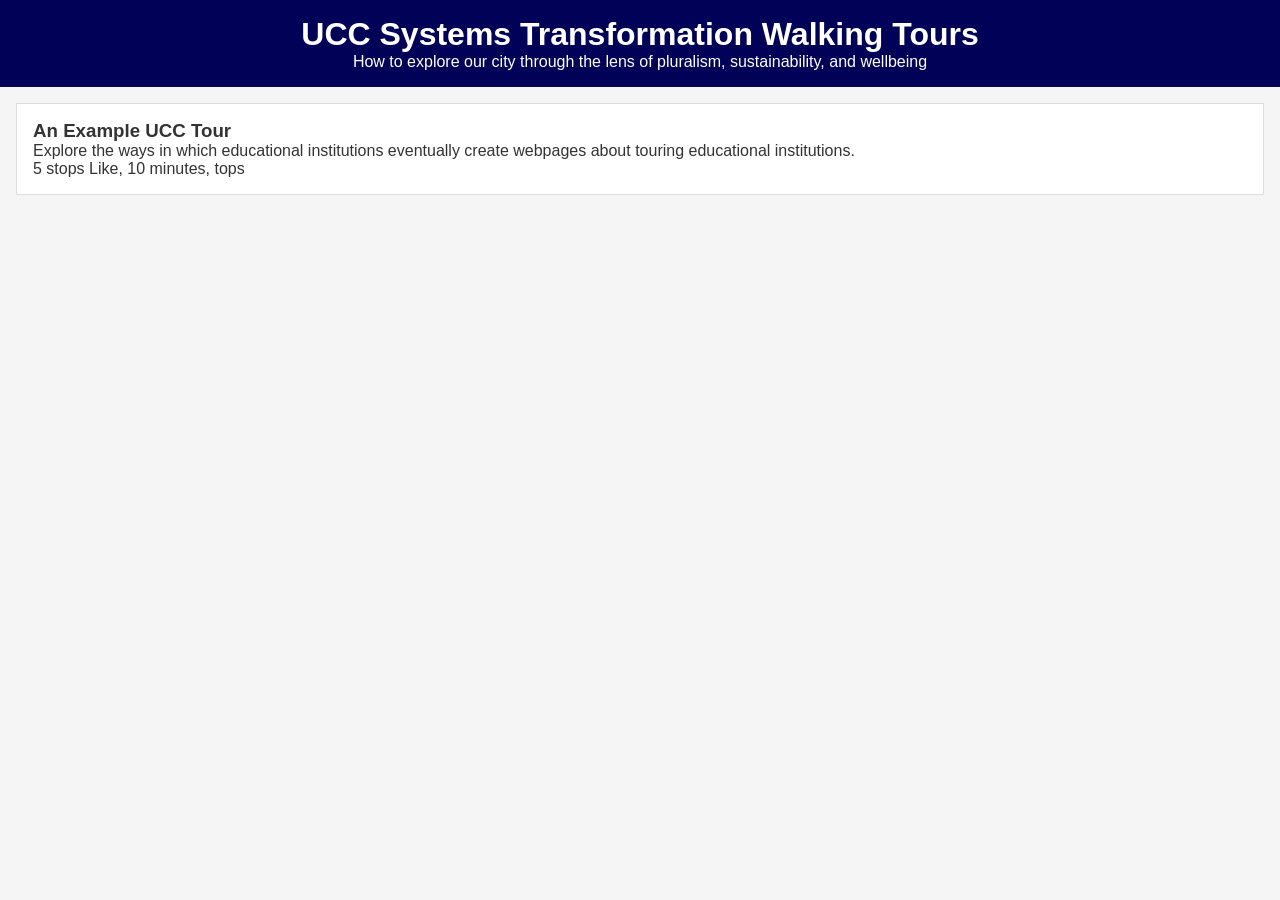
==== public/index.html @ 09dcf3f2 "Initial Commit" ====
<!DOCTYPE html>
<html lang="en">
<head>
    <meta charset="UTF-8">
    <meta name="viewport" content="width=device-width, initial-scale=1.0">
    <title>UCC Systems Transformation Walking Tours</title>
    <link rel="stylesheet" href="styles.css">
</head>
<body>
    <div class="container">
        <header>
            <h1>UCC Systems Transformation Walking Tours</h1>
            <p>How to explore our city through the lens of pluralism, sustainability, and wellbeing</p>
        </header>

        <main>
            <div class="tours-grid" id="tours-list">
                <!-- Tours will be loaded here by JavaScript -->
            </div>
        </main>
    </div>

    <script src="tours/tour-registry.js"></script>
    <script src="script.js"></script>
</body>
</html>
---- public/styles.css ----
* {
    margin: 0;
    padding: 0;
    box-sizing: border-box;
}

body {
    font-family: Arial, sans-serif;
    color: #333;
    background: #f5f5f5;
}

/* Header */
header {
    background: #000157;
    color: white;
    padding: 1rem;
    text-align: center;
}

.tour-header {
    position: relative;
    padding: 1rem;
}

.back-btn {
    position: absolute;
    left: 1rem;
    top: 50%;
    transform: translateY(-50%);
    background: #666;
    border: none;
    color: white;
    padding: 0.5rem 1rem;
    cursor: pointer;
}

/* Progress bar */
.progress-bar {
    width: 100%;
    height: 4px;
    background: #ccc;
    margin-top: 1rem;
}

.progress {
    height: 100%;
    background: #218200;
    width: 0%;
}

/* Content */
main {
    padding: 1rem;
}

.tour-card, .location-info, .map-container, .images-container {
    background: white;
    border: 1px solid #ddd;
    padding: 1rem;
    margin-bottom: 1rem;
}

.tour-card {
    cursor: pointer;
}

/* Map */
#map {
    height: 200px;
    background: #eee;
}

/* Images */
.tour-image {
    width: 100%;
    height: auto;
    margin-bottom: 1rem;
}

/* Audio container - keep original formatting */
.audio-container {
    background: white;
    padding: 1.5rem;
    margin-bottom: 1rem;
    border-radius: 10px;
    box-shadow: 0 2px 10px rgba(0, 0, 0, 0.1);
    text-align: center;
}

.audio-container audio {
    width: 100%;
    max-width: 400px;
}

/* Navigation buttons */
.navigation-buttons {
    display: flex;
    gap: 1rem;
    padding: 1rem;
}

.nav-btn {
    flex: 1;
    padding: 1rem;
    border: 1px solid #ddd;
    background: white;
    cursor: pointer;
}

.nav-btn.primary {
    background: #333;
    color: white;
}
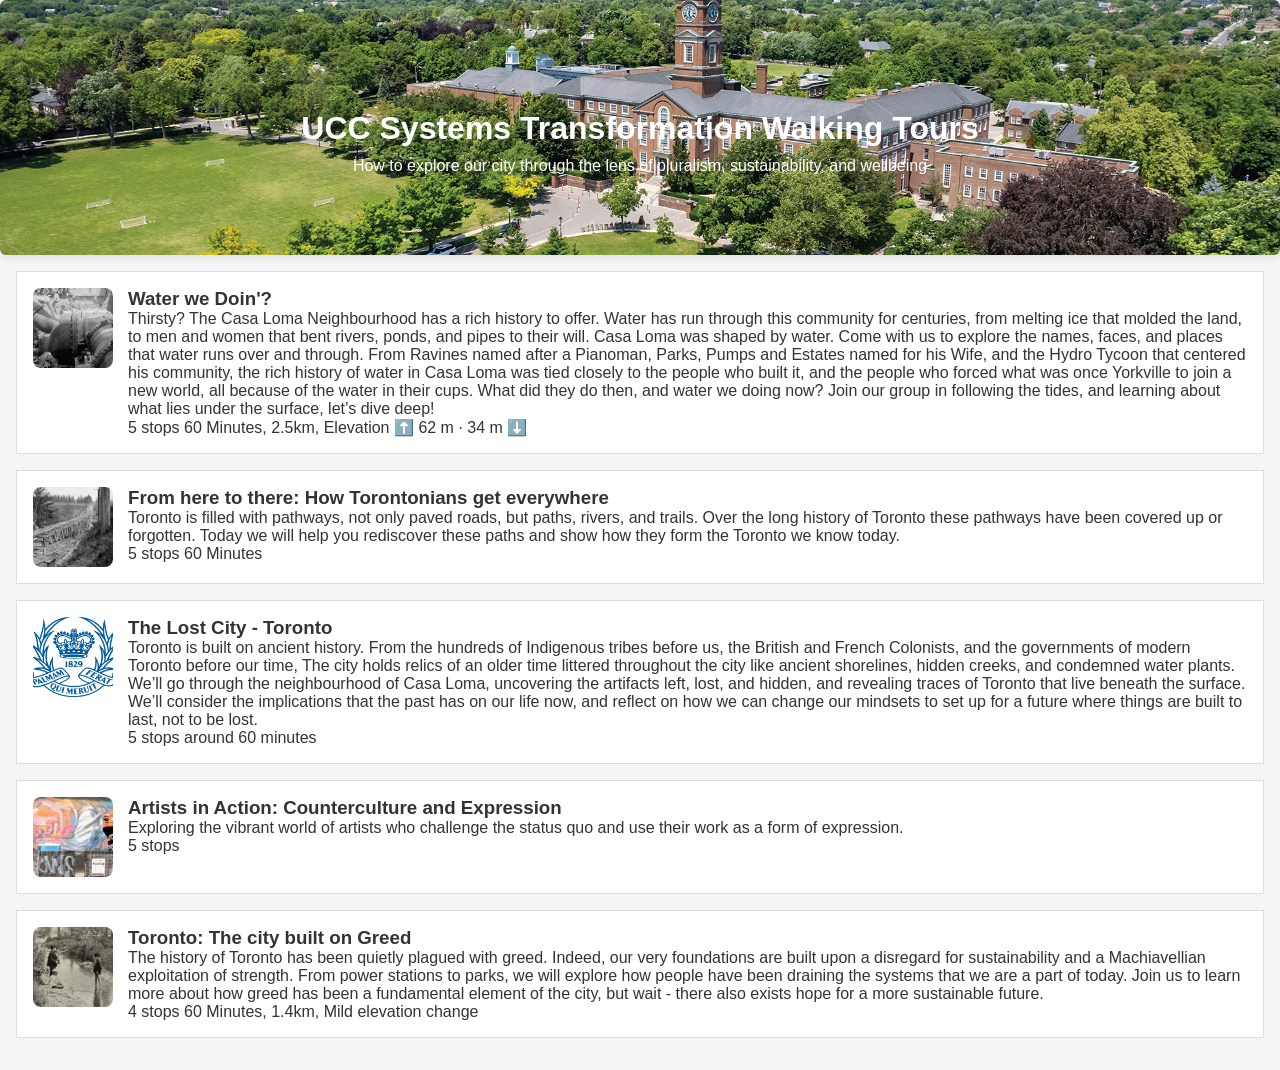
==== commit bead9001: "Header" ====
--- a/public/index.html
+++ b/public/index.html
@@ -8,7 +8,7 @@
 </head>
 <body>
     <div class="container">
-        <header>
+        <header class="banner">
             <h1>UCC Systems Transformation Walking Tours</h1>
             <p>How to explore our city through the lens of pluralism, sustainability, and wellbeing</p>
         </header>
--- a/public/styles.css
+++ b/public/styles.css
@@ -61,6 +61,24 @@
     margin-bottom: 1rem;
 }
 
+.tour-card-content {
+    display: flex;
+    align-items: flex-start;
+    gap: 15px;
+}
+
+.tour-thumbnail {
+    width: 80px;
+    height: 80px;
+    object-fit: cover;
+    border-radius: 8px;
+    flex-shrink: 0;
+}
+
+.tour-text {
+    flex: 1;
+}
+
 .tour-card {
     cursor: pointer;
 }
@@ -93,6 +111,27 @@
     max-width: 400px;
 }
 
+
+
+/* Banner setup */
+.banner {
+    background-image: url('ucc.jpg');
+    background-size: cover;
+    background-position: center center;
+    color: white;
+    padding: 80px 20px;
+    border-radius: 6px;
+    box-shadow: 0 2px 10px rgba(0, 0, 0, 0.1);
+    text-align: center;
+    position: relative;
+}
+
+.banner h1 {
+    margin: 30px 0 10px;
+    font-size: 2rem;
+}
+
+
 /* Navigation buttons */
 .navigation-buttons {
     display: flex;
